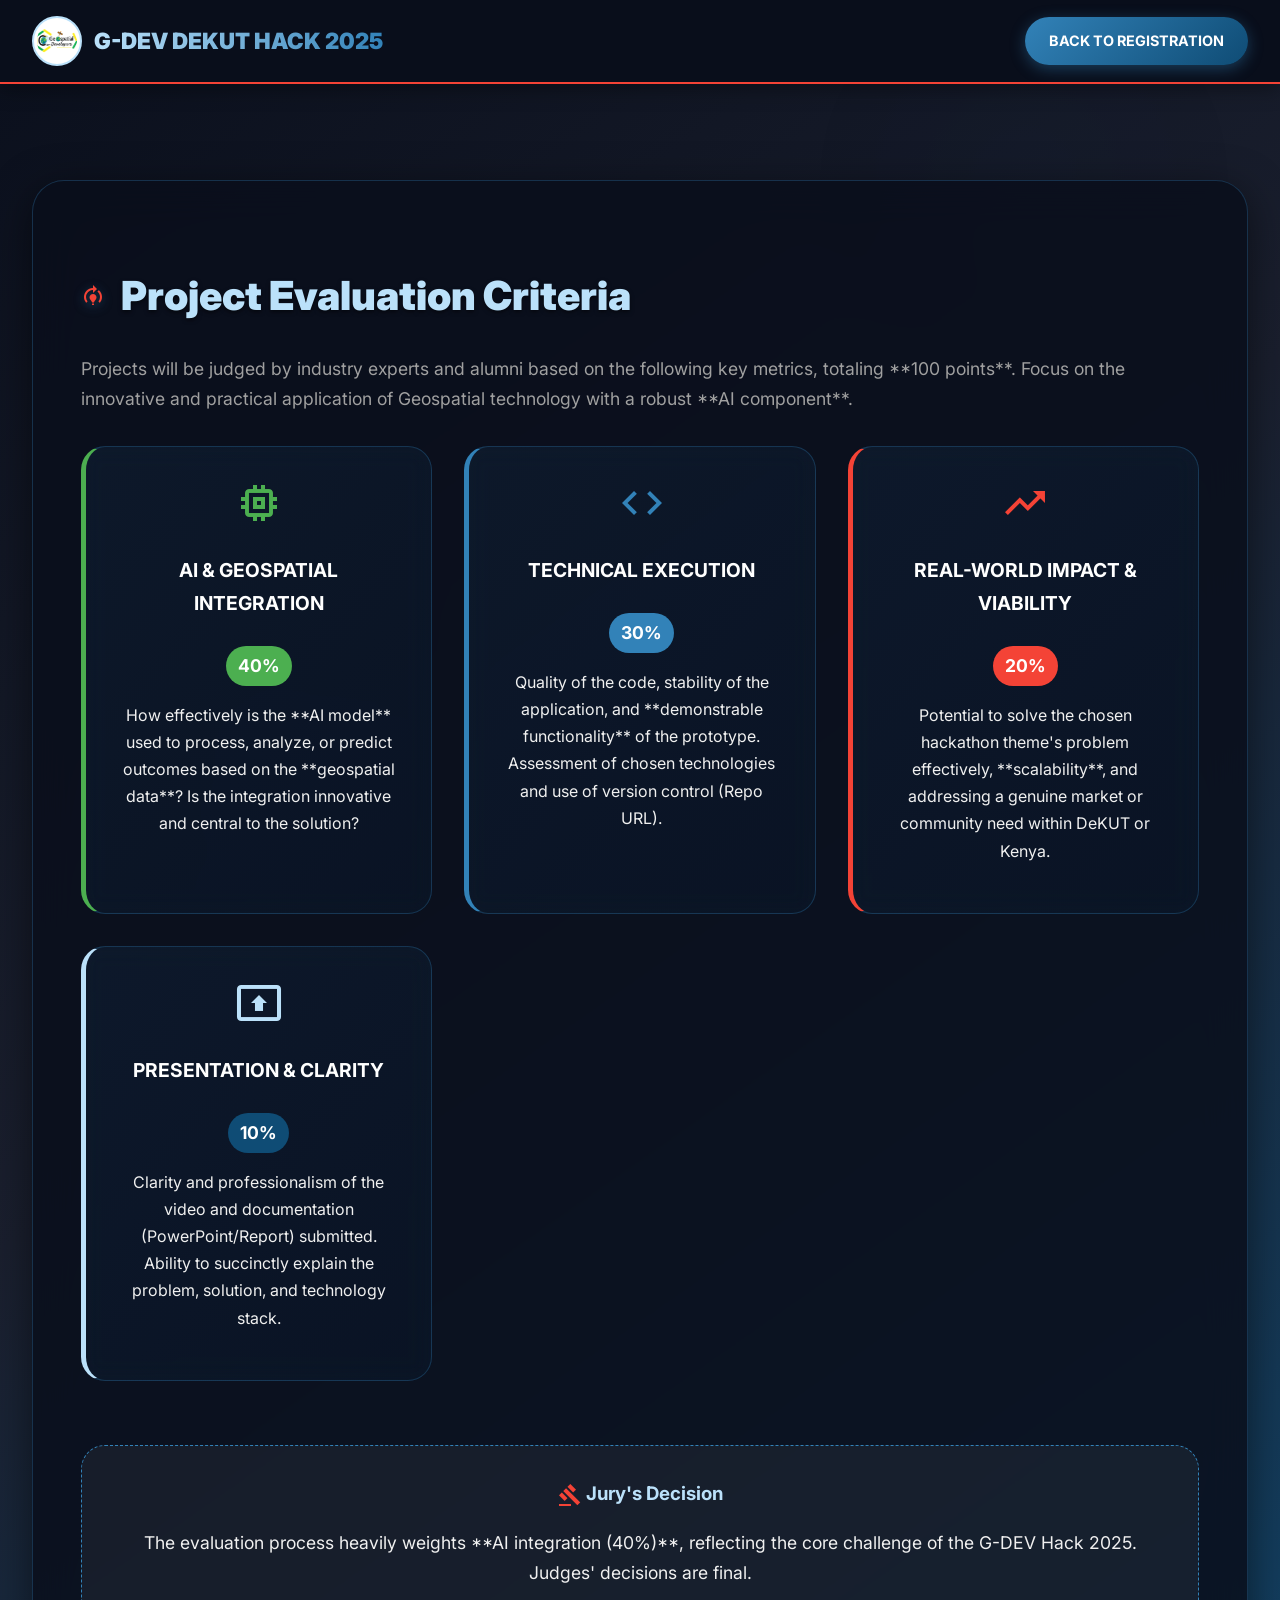
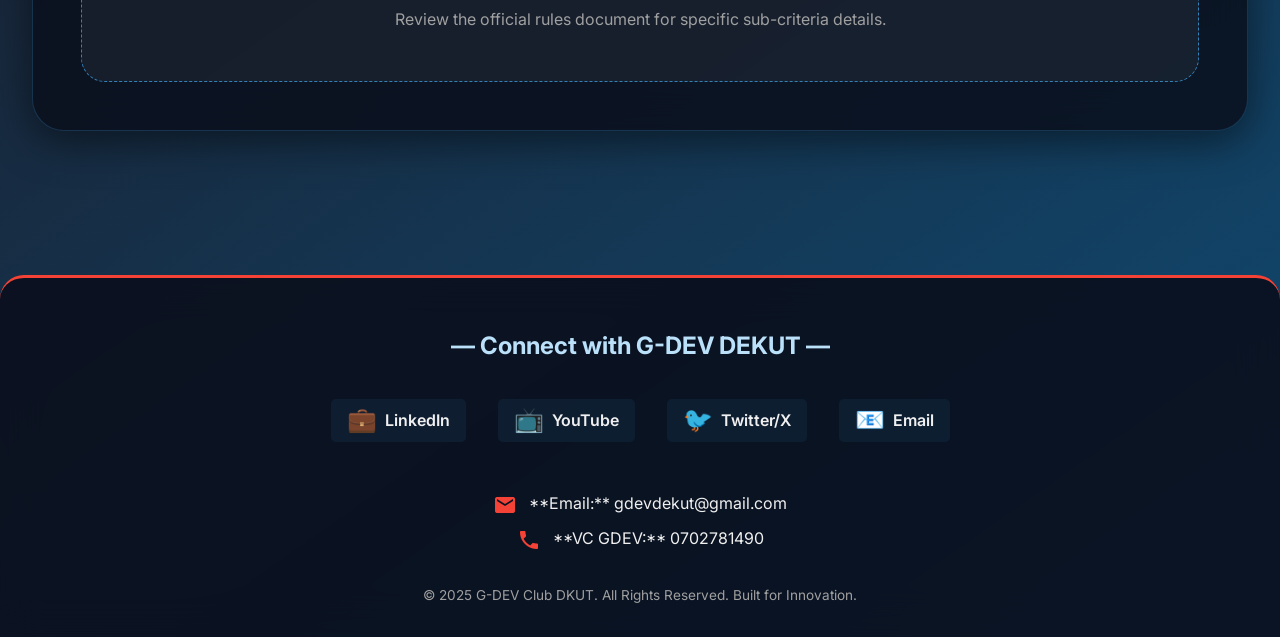
==== evaluation.html @ 6dd081cc "Create evaluation.html" ====
<!DOCTYPE html>
<html lang="en">
<head>
    <meta charset="UTF-8">
    <meta name="viewport" content="width=device-width, initial-scale=1.0">
    <title>Evaluation Criteria - G-DEV Hack 2025</title>
    <link rel="stylesheet" href="style.css">
    <link href="https://fonts.googleapis.com/icon?family=Material+Icons|Material+Icons+Outlined" rel="stylesheet">
    <link href="https://fonts.googleapis.com/css2?family=Inter:wght@400;600;700;900&display=swap" rel="stylesheet">
    
    <style>
        /* Ensuring the footer sits at the bottom */
        body {
            display: flex;
            flex-direction: column;
            min-height: 100vh;
        }
        .container {
            flex-grow: 1;
        }
        .criteria-card {
            background: linear-gradient(135deg, rgba(50, 130, 184, 0.1), rgba(15, 76, 117, 0.1));
            padding: 2rem;
            border-radius: 1.5rem;
            border: 1px solid rgba(50, 130, 184, 0.3);
            transition: all 0.4s cubic-bezier(0.25, 0.8, 0.25, 1);
            backdrop-filter: blur(10px);
            text-align: center;
        }

        .criteria-card:hover {
            transform: scale(1.03);
            box-shadow: 0 10px 30px rgba(50, 130, 184, 0.3);
        }
        
        .score-badge {
            display: inline-block;
            background-color: var(--accent-red);
            color: white;
            padding: 5px 12px;
            border-radius: 50px;
            font-weight: 700;
            margin-top: 10px;
            font-size: 1.1rem;
        }

    </style>
</head>
<body>
    <div class="network-bg"></div>

    <nav class="top-nav" style="position: static; border-bottom: 2px solid var(--accent-red);">
        <div class="nav-logo">
            <a href="index.html" class="logo-link">
                <img src="Logo.png" alt="G-DEV Logo" class="nav-logo-icon">
                <div class="nav-logo-text">G-DEV DEKUT HACK 2025</div>
            </a>
        </div>
        <a href="index.html#register" class="btn-primary" style="font-size: 0.9rem;">Back to Registration</a>
    </nav>

    <div class="container">
        <section class="section" id="evaluation-criteria">
            <h2 class="section-title">
                <span class="section-icon material-icons-outlined">model_training</span>
                Project Evaluation Criteria
            </h2>
            <p class="section-description">
                Projects will be judged by industry experts and alumni based on the following key metrics, totaling **100 points**. Focus on the innovative and practical application of Geospatial technology with a robust **AI component**.
            </p>
            
            <div class="deadlines-grid" style="grid-template-columns: repeat(auto-fit, minmax(280px, 1fr));">
                
                <div class="criteria-card" style="border-left: 5px solid var(--accent-green);">
                    <i class="material-icons-outlined" style="font-size: 3rem; color: var(--accent-green);">memory</i>
                    <h3 class="theme-title">AI & Geospatial Integration</h3>
                    <div class="score-badge" style="background-color: var(--accent-green);">40%</div>
                    <p>How effectively is the **AI model** used to process, analyze, or predict outcomes based on the **geospatial data**? Is the integration innovative and central to the solution?</p>
                </div>
                
                <div class="criteria-card" style="border-left: 5px solid var(--primary-blue);">
                    <i class="material-icons-outlined" style="font-size: 3rem; color: var(--primary-blue);">code</i>
                    <h3 class="theme-title">Technical Execution</h3>
                    <div class="score-badge" style="background-color: var(--primary-blue);">30%</div>
                    <p>Quality of the code, stability of the application, and **demonstrable functionality** of the prototype. Assessment of chosen technologies and use of version control (Repo URL).</p>
                </div>
                
                <div class="criteria-card" style="border-left: 5px solid var(--accent-red);">
                    <i class="material-icons-outlined" style="font-size: 3rem; color: var(--accent-red);">trending_up</i>
                    <h3 class="theme-title">Real-World Impact & Viability</h3>
                    <div class="score-badge" style="background-color: var(--accent-red);">20%</div>
                    <p>Potential to solve the chosen hackathon theme's problem effectively, **scalability**, and addressing a genuine market or community need within DeKUT or Kenya.</p>
                </div>
                
                <div class="criteria-card" style="border-left: 5px solid var(--light-blue);">
                    <i class="material-icons-outlined" style="font-size: 3rem; color: var(--light-blue);">present_to_all</i>
                    <h3 class="theme-title">Presentation & Clarity</h3>
                    <div class="score-badge" style="background-color: var(--dark-blue);">10%</div>
                    <p>Clarity and professionalism of the video and documentation (PowerPoint/Report) submitted. Ability to succinctly explain the problem, solution, and technology stack.</p>
                </div>
            </div>

            <div style="margin-top: 4rem; text-align: center; background-color: rgba(255, 255, 255, 0.05); padding: 2rem; border-radius: 1.5rem; border: 1px dashed var(--primary-blue);">
                <h3 style="color: var(--light-blue); margin-top: 0;"><i class="material-icons-outlined" style="vertical-align: middle; color: var(--accent-red);">gavel</i> Jury's Decision</h3>
                <p style="font-size: 1.1rem; color: var(--text-color-light);">
                    The evaluation process heavily weights **AI integration (40%)**, reflecting the core challenge of the G-DEV Hack 2025. Judges' decisions are final.
                </p>
                <p style="font-size: 1rem; color: var(--text-color-dim);">
                    Review the official rules document for specific sub-criteria details.
                </p>
            </div>
        </section>
    </div>

    <footer class="footer">
        <div class="footer-title">— Connect with G-DEV DEKUT —</div>
        <div class="social-links">
            <a href="https://www.linkedin.com/in/g-dev-dekut-5689a2384/" target="_blank" rel="noopener noreferrer" class="social-link">
                <span class="social-icon">💼</span>
                LinkedIn
            </a>
            <a href="https://www.youtube.com/@G-DEVDEKUT" target="_blank" rel="noopener noreferrer" class="social-link">
                <span class="social-icon">📺</span>
                YouTube
            </a>
            <a href="https://x.com/GeospatialDev" target="_blank" rel="noopener noreferrer" class="social-link">
                <span class="social-icon">🐦</span>
                Twitter/X
            </a>
            <a href="mailto:gdevdekut@gmail.com" class="social-link">
                <span class="social-icon">📧</span>
                Email
            </a>
        </div>

        <ul class="footer-nav">
            <li><a href="index.html#themes">Hack Themes</a></li>
            <li><a href="evaluation.html" target="_blank">Evaluation Criteria</a></li>
            <li><a href="members.html" target="_blank">Team Center</a></li>
            <li><a href="index.html#sponsors">Our Partners</a></li>
        </ul>

        <div class="contact-info">
            <p><i class="material-icons">email</i> **Email:** gdevdekut@gmail.com</p>
            <p><i class="material-icons">phone</i> **VC GDEV:** 0702781490</p>
        </div>

        <p class="copyright">&copy; 2025 G-DEV Club DKUT. All Rights Reserved. Built for Innovation.</p>
    </footer>
</body>
</html>
---- style.css ----
/* style.css */

/* Base Styling & Variables */
:root {
    --primary-blue: #3282b8;
    --dark-blue: #0f4c75;
    --light-blue: #bbe1fa;
    --dark-bg-1: #0a0f1c;
    --dark-bg-2: #1a1f2e;
    --text-color-light: #f0f0f0;
    --text-color-dim: #a0a0a0;
    --accent-red: #f44336;
    --accent-green: #4CAF50;
    --max-width: 1300px;
}

body {
    box-sizing: border-box;
    margin: 0;
    padding: 0;
    font-family: 'Inter', -apple-system, BlinkMacSystemFont, sans-serif;
    background: linear-gradient(145deg, var(--dark-bg-1) 0%, var(--dark-bg-2) 40%, var(--dark-blue) 100%);
    color: var(--text-color-light);
    line-height: 1.7;
    min-height: 100vh;
    scroll-behavior: smooth;
}

/* Scrollbar Styling for a more modern look */
body::-webkit-scrollbar {
    width: 8px;
}
body::-webkit-scrollbar-thumb {
    background: var(--primary-blue);
    border-radius: 10px;
}
body::-webkit-scrollbar-track {
    background: var(--dark-bg-2);
}

/* Utility Classes */
.container {
    max-width: var(--max-width);
    margin: 0 auto;
    padding: 6rem 2rem 2rem;
}

hr {
    border: none;
    border-top: 1px dashed rgba(50, 130, 184, 0.3);
    margin: 4rem 0;
}

a {
    color: var(--light-blue);
    text-decoration: none;
    transition: color 0.3s ease, transform 0.2s;
}

a:hover {
    color: var(--primary-blue);
}

/* Background Effects */
.network-bg {
    position: fixed;
    top: 0;
    left: 0;
    width: 100%;
    height: 100%;
    opacity: 0.1;
    z-index: -2;
    background-image:
        radial-gradient(circle at 20% 80%, rgba(50, 130, 184, 0.2) 0%, transparent 20%),
        radial-gradient(circle at 80% 20%, rgba(15, 76, 117, 0.2) 0%, transparent 20%),
        repeating-linear-gradient(0deg, rgba(255, 255, 255, 0.05) 0px, rgba(255, 255, 255, 0.05) 1px, transparent 1px, transparent 100px);
}

/* ----------------------------------- */
/* 1. TOP NAVIGATION (FIXED)           */
/* ----------------------------------- */
.top-nav {
    position: fixed;
    top: 0;
    left: 0;
    right: 0;
    background: rgba(10, 15, 28, 0.98);
    backdrop-filter: blur(20px);
    border-bottom: 2px solid var(--primary-blue);
    padding: 1rem 2rem;
    z-index: 1000;
    display: flex;
    align-items: center;
    justify-content: space-between;
    box-shadow: 0 4px 20px rgba(0, 0, 0, 0.4);
}

.logo-link {
    display: flex;
    align-items: center;
    gap: 0.75rem;
    text-decoration: none;
    flex-shrink: 0;
}

.nav-logo-icon {
    width: 40px;
    height: 40px;
    border-radius: 50%;
    object-fit: contain;
    border: 2px solid var(--light-blue);
    padding: 3px;
    background-color: white;
}

.nav-logo-text {
    font-size: 1.4rem;
    font-weight: 900;
    background: linear-gradient(90deg, var(--light-blue), var(--primary-blue));
    -webkit-background-clip: text;
    -webkit-text-fill-color: transparent;
    background-clip: text;
}

/* Main Navigation Links (Desktop) */
.nav-links {
    display: flex;
    list-style: none;
    gap: 1.5rem;
    margin: 0;
    padding: 0;
    align-items: center;
}

.nav-links > li > a {
    color: var(--text-color-light);
    font-weight: 600;
    padding: 0.5rem 0.75rem;
    border-radius: 0.5rem;
    transition: background 0.3s, color 0.3s;
    text-transform: uppercase;
    font-size: 0.9rem;
}

.nav-links > li > a:hover {
    background: rgba(50, 130, 184, 0.15);
    color: var(--light-blue);
}

/* Dropdown Menu Styling */
.dropdown {
    position: relative;
}

.dropdown-content {
    display: none;
    position: absolute;
    top: 100%;
    left: 0;
    background: var(--dark-bg-2);
    min-width: 200px;
    box-shadow: 0 8px 16px rgba(0, 0, 0, 0.7);
    z-index: 1;
    border-radius: 0 0 10px 10px;
    border-top: 3px solid var(--accent-red);
    overflow: hidden;
    padding: 0;
    opacity: 0;
    transform: translateY(10px);
    transition: opacity 0.3s ease, transform 0.3s ease;
}

.dropdown:hover .dropdown-content {
    display: block;
    opacity: 1;
    transform: translateY(0);
}

.dropdown-content a {
    padding: 12px 16px;
    display: block;
    white-space: nowrap;
    font-weight: 400;
    text-transform: none;
    font-size: 1rem;
    border-bottom: 1px solid rgba(255, 255, 255, 0.05);
}

.dropdown-content a:hover {
    background-color: rgba(50, 130, 184, 0.2);
    color: white;
}

/* Primary Button */
.btn-primary {
    display: flex;
    align-items: center;
    gap: 0.5rem;
    background: linear-gradient(135deg, var(--primary-blue), var(--dark-blue));
    color: white !important;
    text-decoration: none;
    padding: 0.75rem 1.5rem;
    border-radius: 50px;
    font-weight: 700;
    transition: all 0.3s ease;
    box-shadow: 0 4px 15px rgba(50, 130, 184, 0.4);
    text-transform: uppercase;
    font-size: 0.9rem;
    border: none;
    cursor: pointer;
    text-align: center; /* Ensure internal text is centered */
    justify-content: center; /* Center content horizontally */
}

.btn-primary:hover {
    background: linear-gradient(135deg, var(--dark-blue), var(--primary-blue));
    transform: translateY(-3px) scale(1.02);
    box-shadow: 0 10px 30px rgba(50, 130, 184, 0.6);
}

/* Hamburger Menu (Mobile) */
.hamburger-menu {
    display: none;
    background: none;
    border: none;
    cursor: pointer;
    padding: 0;
    color: var(--text-color-light);
}
.menu-icon {
    font-size: 2rem;
    transition: transform 0.3s;
}


/* ----------------------------------- */
/* 2. HERO SECTION                     */
/* ----------------------------------- */
.hero-section {
    display: flex;
    align-items: center;
    justify-content: space-between;
    gap: 4rem;
    padding: 4rem 0;
    min-height: 80vh;
}

.hero-content {
    max-width: 600px;
}

.main-title {
    font-size: 4.5rem;
    font-weight: 900;
    line-height: 1.1;
    margin-bottom: 1.5rem;
    background: linear-gradient(135deg, white, var(--light-blue), var(--primary-blue));
    -webkit-background-clip: text;
    -webkit-text-fill-color: transparent;
    background-clip: text;
    text-shadow: 0 8px 32px rgba(50, 130, 184, 0.3);
}

.subtitle {
    font-size: 1.5rem;
    color: var(--text-color-light);
    margin-bottom: 2.5rem;
    padding-left: 15px;
    border-left: 5px solid var(--accent-red);
}

.highlight-ai {
    background: var(--accent-green);
    color: var(--dark-bg-1);
    padding: 3px 8px;
    border-radius: 5px;
    font-weight: 700;
}

.hero-meta {
    display: flex;
    gap: 3rem;
    margin-bottom: 3rem;
    font-size: 1.1rem;
    font-weight: 600;
    color: var(--light-blue);
}

.hero-meta p i {
    color: var(--accent-red);
    margin-right: 0.5rem;
    vertical-align: middle;
}

.hero-btn {
    padding: 1.5rem 3rem;
    font-size: 1.1rem;
}

.hero-image {
    flex-shrink: 0;
    max-width: 450px;
    position: relative;
    padding: 20px;
    background: rgba(15, 76, 117, 0.3);
    border-radius: 20px;
    border: 1px solid rgba(50, 130, 184, 0.2);
}

/* ----------------------------------- */
/* 3. SECTION STYLING                  */
/* ----------------------------------- */
.section {
    background: rgba(10, 15, 28, 0.85);
    border-radius: 2rem;
    padding: 3rem;
    margin-bottom: 3rem;
    border: 1px solid rgba(50, 130, 184, 0.3);
    backdrop-filter: blur(20px);
    position: relative;
    overflow: hidden;
    box-shadow: 0 10px 40px rgba(0, 0, 0, 0.5);
}

.section-title {
    font-size: 2.5rem;
    font-weight: 900;
    margin-bottom: 1.5rem;
    display: flex;
    align-items: center;
    gap: 1rem;
    color: var(--light-blue);
    text-shadow: 0 2px 4px rgba(0,0,0,0.5);
}

.section-icon {
    font-size: 3rem;
    color: var(--accent-red);
    filter: drop-shadow(0 2px 4px rgba(50, 130, 184, 0.5));
}

.section-description {
    font-size: 1.1rem;
    color: var(--text-color-dim);
    margin-bottom: 2rem;
}

/* About Section Cards */
.two-column-layout {
    display: grid;
    grid-template-columns: repeat(auto-fit, minmax(350px, 1fr));
    gap: 2rem;
}

.support-card {
    text-align: center;
    background: rgba(50, 130, 184, 0.1);
    border: 1px solid var(--primary-blue);
    padding: 2.5rem;
    border-radius: 1rem;
}

.support-card h3 {
    color: var(--light-blue);
    font-size: 1.5rem;
    margin-top: 0.5rem;
}

.card-icon {
    font-size: 3rem;
    color: var(--accent-green);
}

/* Themes Grid */
.themes-grid {
    display: grid;
    grid-template-columns: repeat(auto-fit, minmax(250px, 1fr));
    gap: 1.5rem;
    margin-top: 1.5rem;
}

.theme-card {
    background: linear-gradient(135deg, rgba(50, 130, 184, 0.1), rgba(15, 76, 117, 0.1));
    padding: 2rem;
    border-radius: 1.5rem;
    border: 1px solid rgba(50, 130, 184, 0.3);
    transition: all 0.4s cubic-bezier(0.25, 0.8, 0.25, 1);
    backdrop-filter: blur(10px);
    text-align: center;
}

.theme-card:hover {
    transform: scale(1.05);
    box-shadow: 0 15px 35px rgba(50, 130, 184, 0.4);
    border-color: rgba(50, 130, 184, 0.6);
    background: rgba(50, 130, 184, 0.2);
}

.theme-icon {
    font-size: 3.5rem;
    margin-bottom: 0.75rem;
    filter: drop-shadow(0 4px 4px rgba(0,0,0,0.5));
}

.theme-title {
    font-weight: 700;
    color: white;
    margin-bottom: 1rem;
    font-size: 1.2rem;
    text-transform: uppercase;
}

/* Deadlines Section */
.deadlines-grid {
    display: grid;
    grid-template-columns: repeat(auto-fit, minmax(300px, 1fr));
    gap: 2rem;
    margin-top: 2rem;
}

.deadline-card {
    background: var(--dark-bg-2);
    padding: 2rem;
    border-radius: 1rem;
    border: 1px solid rgba(255, 255, 255, 0.1);
    text-align: center;
    transition: border-color 0.3s;
}

.deadline-card:hover {
    border-color: var(--primary-blue);
}

.accent-card {
    border: 2px solid var(--accent-red);
    box-shadow: 0 0 20px rgba(244, 67, 54, 0.3);
}

.deadline-icon {
    font-size: 3rem;
    color: var(--primary-blue);
    margin-bottom: 0.5rem;
}

.deadline-card h3 {
    color: var(--light-blue);
    margin-top: 0;
}

.deadline-card .date {
    font-size: 2.5rem;
    font-weight: 900;
    color: white;
    margin: 0.5rem 0;
    background: linear-gradient(90deg, var(--accent-red), var(--primary-blue));
    -webkit-background-clip: text;
    -webkit-text-fill-color: transparent;
    background-clip: text;
}

.deadline-card .note {
    font-style: italic;
    color: var(--text-color-dim);
    margin-top: 0.5rem;
}

/* Registration Callout Section */
.registration-section {
    padding: 0;
    background: none;
    border: none;
    backdrop-filter: none;
    box-shadow: none;
}

.registration-callout {
    display: flex;
    justify-content: space-between;
    align-items: center;
    background: linear-gradient(90deg, rgba(15, 76, 117, 0.9), rgba(50, 130, 184, 0.7));
    padding: 4rem;
    border-radius: 1.5rem;
    border: 2px solid var(--primary-blue);
    gap: 3rem;
    box-shadow: 0 15px 40px rgba(0, 0, 0, 0.5);
}

.callout-text h3 {
    color: white;
    font-size: 2.5rem;
    margin-top: 0;
}

.callout-text p {
    font-size: 1.1rem;
    margin-bottom: 2rem;
    color: var(--light-blue);
}

.register-big-btn {
    padding: 1.2rem 3rem;
    font-size: 1.1rem;
    width: auto; /* Default size */
    min-width: 300px;
}

.qr-code-box {
    text-align: center;
    background-color: white;
    padding: 1rem;
    border-radius: 1rem;
    flex-shrink: 0;
    width: 200px;
    box-shadow: 0 5px 15px rgba(0, 0, 0, 0.3);
}

.qr-image {
    width: 100%;
    height: auto;
    display: block;
    margin: 0.5rem 0;
}

.qr-code-box p {
    font-size: 0.8rem;
    color: var(--dark-bg-1);
    margin: 0;
}

/* Sponsors/Partners Section */
.partners-grid {
    display: flex;
    justify-content: center;
    align-items: center;
    flex-wrap: wrap;
    gap: 50px;
    margin-top: 2rem;
}

.partner-card {
    text-align: center;
    padding: 1rem;
    transition: transform 0.3s;
}

.partner-card:hover {
    transform: translateY(-5px);
}

.partner-logo {
    max-height: 80px;
    width: auto;
    filter: brightness(0) invert(1) grayscale(100%);
    opacity: 0.7;
    transition: opacity 0.3s;
}

.partner-card:hover .partner-logo {
    filter: none; 
    opacity: 1;
}

.partner-name {
    font-size: 1rem;
    font-weight: 600;
    margin-top: 0.5rem;
    color: var(--text-color-light);
    text-transform: uppercase;
}

/* ----------------------------------- */
/* 4. FOOTER (Updated Social Links)    */
/* ----------------------------------- */
.footer {
    text-align: center;
    margin-top: 4rem;
    padding: 3rem 0;
    background: rgba(10, 15, 28, 0.9);
    border-radius: 1.5rem 1.5rem 0 0;
    border-top: 3px solid var(--accent-red);
    backdrop-filter: blur(20px);
    z-index: 999;
    padding-bottom: 1rem;
}

.footer-title {
    font-size: 1.5rem;
    font-weight: 700;
    color: var(--light-blue);
    margin-bottom: 2rem;
}

.social-links {
    display: flex;
    justify-content: center;
    gap: 2rem;
    flex-wrap: wrap;
    margin-bottom: 3rem;
}

.social-link {
    display: flex;
    align-items: center;
    gap: 0.5rem;
    color: var(--text-color-light);
    font-weight: 600;
    padding: 0.5rem 1rem;
    border-radius: 5px;
    transition: background 0.3s, transform 0.3s;
    background: rgba(50, 130, 184, 0.1);
}

.social-link:hover {
    background: rgba(50, 130, 184, 0.3);
    transform: translateY(-2px);
    color: var(--light-blue);
}

.social-icon {
    font-size: 1.5rem;
    line-height: 1;
}

.footer-nav {
    list-style: none;
    padding: 0;
    margin: 0 auto 1rem; /* Center on large screens if not enough width */
    max-width: 500px;
    display: none; /* Hidden by default on large screens */
}

.contact-info {
    text-align: center;
    font-size: 1rem;
    margin-bottom: 2rem;
}

.contact-info p {
    margin: 0.5rem 0;
    color: var(--text-color-light);
}

.contact-info i {
    color: var(--accent-red);
    margin-right: 0.5rem;
    vertical-align: middle;
}

.copyright {
    margin-top: 2rem;
    font-size: 0.85rem;
    color: var(--text-color-dim);
}


/* ----------------------------------- */
/* 5. FLOATING NOTIFICATION (NEW)      */
/* ----------------------------------- */
.floating-notification {
    position: fixed;
    bottom: 20px;
    right: 20px;
    width: 300px;
    background-color: var(--dark-bg-2);
    border: 2px solid var(--primary-blue);
    border-radius: 10px;
    box-shadow: 0 5px 20px rgba(0, 0, 0, 0.5);
    z-index: 1010;
    transition: all 0.5s cubic-bezier(0.25, 0.8, 0.25, 1);
    overflow: hidden;
}

.notification-header {
    display: flex;
    justify-content: space-between;
    align-items: center;
    padding: 10px 15px;
    background-color: var(--primary-blue);
    cursor: pointer;
}

.notification-title {
    font-weight: 700;
    color: white;
    font-size: 1.1rem;
}

.toggle-btn {
    background: none;
    border: none;
    color: white;
    cursor: pointer;
    padding: 0;
    font-size: 1.5rem;
}

.notification-content {
    padding: 10px;
    display: block;
    max-height: 450px; /* Max height for content */
    opacity: 1;
    transition: max-height 0.5s ease-in-out, opacity 0.3s ease-in-out;
}

.notification-image {
    width: 100%;
    height: auto;
    border-radius: 5px;
    margin-bottom: 10px;
}

.notification-btn {
    width: 100%;
    padding: 0.8rem 1rem;
    font-size: 1rem;
}

/* Minimized State */
.floating-notification.minimized {
    height: 42px;
    width: 250px;
    bottom: 20px;
    right: 20px;
}

.floating-notification.minimized .notification-content {
    max-height: 0;
    padding: 0 10px;
    opacity: 0;
    visibility: hidden;
}


/* ----------------------------------- */
/* 6. RESPONSIVE DESIGN                */
/* ----------------------------------- */
@media (max-width: 1100px) {
    .hero-section {
        flex-direction: column;
        text-align: center;
        min-height: auto;
    }

    .hero-content {
        max-width: 100%;
    }

    .main-title {
        font-size: 3.5rem;
    }
    
    .hero-image {
        max-width: 100%;
    }

    .hero-meta {
        justify-content: center;
        gap: 1.5rem;
        flex-wrap: wrap;
    }
}

@media (max-width: 900px) {
    .nav-links {
        display: none; 
        flex-direction: column;
        position: absolute;
        top: 100%;
        left: 0;
        right: 0;
        background: var(--dark-bg-2);
        padding: 1rem 0;
        border-top: 1px solid rgba(255, 255, 255, 0.1);
        z-index: 900;
        box-shadow: 0 10px 20px rgba(0, 0, 0, 0.5);
    }

    .nav-links.active {
        display: flex; 
    }

    .nav-links li {
        width: 100%;
        text-align: center;
    }

    .nav-links > li > a {
        display: block;
        padding: 1rem;
        border-radius: 0;
    }

    .dropdown-content {
        position: relative;
        border-top: none;
        border-radius: 0;
        min-width: 100%;
        box-shadow: none;
    }

    .btn-primary.nav-btn {
        margin: 1rem auto;
        padding: 1rem 2rem;
    }
    
    .hamburger-menu {
        display: block; 
    }

    .top-nav {
        padding: 0.75rem 1rem;
    }
    
    .nav-logo-text {
        font-size: 1.2rem;
    }
    
    .section {
        padding: 2rem 1.5rem;
    }
    
    .registration-callout {
        flex-direction: column;
        padding: 2rem;
        text-align: center;
    }
    
    .callout-text h3 {
        font-size: 2rem;
    }
    
    .register-big-btn {
        width: 100%; /* Make the registration button full width */
        min-width: 0;
    }
    
    .qr-code-box {
        margin-top: 2rem;
        width: 180px;
    }

    /* Footer Navigation is shown on mobile screens */
    .footer-nav {
        display: flex;
        flex-direction: column;
        text-align: center;
        width: 100%;
        margin-top: 1.5rem;
    }

    .footer-nav li a {
        display: block;
        padding: 8px 0;
        border-bottom: 1px dashed rgba(255, 255, 255, 0.05);
    }
}

@media (max-width: 600px) {
    .container {
        padding: 5rem 1rem 1rem;
    }

    .main-title {
        font-size: 2.5rem;
    }

    .subtitle {
        font-size: 1.2rem;
        padding-left: 10px;
    }

    .hero-meta {
        flex-direction: column;
        gap: 0.5rem;
    }
    
    .section-title {
        font-size: 2rem;
        text-align: left;
        margin-bottom: 1rem;
    }
    
    .section-icon {
        font-size: 2.5rem;
    }

    .partner-card {
        flex-basis: 40%;
    }
    
    .social-links {
        gap: 1rem;
    }
    
    /* Responsive Floating Notification (Moves to top right) */
    .floating-notification {
        top: 70px; /* Below the fixed top nav */
        bottom: auto;
        right: 10px;
        width: 90%;
        max-width: 350px;
        transition: all 0.3s ease-in-out;
    }
    
    .floating-notification.minimized {
        top: 70px;
        width: 200px; /* Smaller when minimized */
        right: 10px;
    }
}
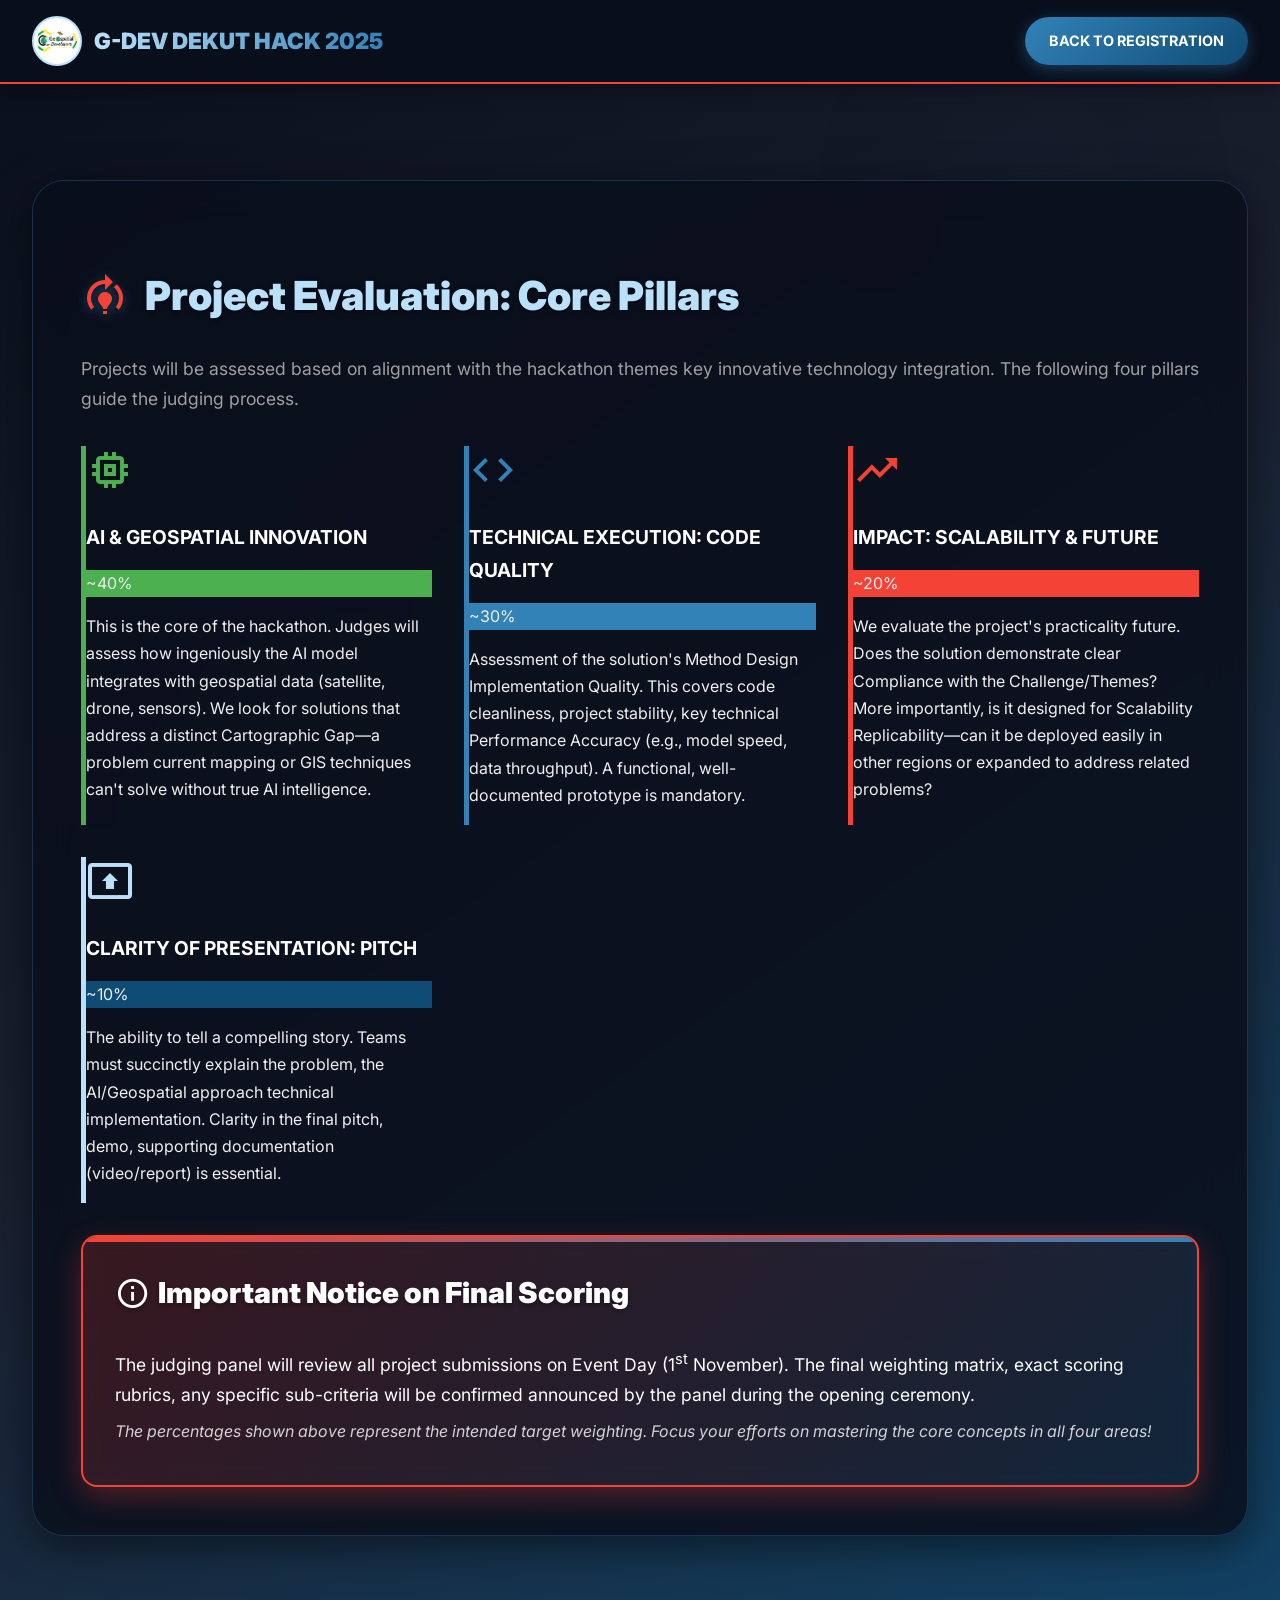
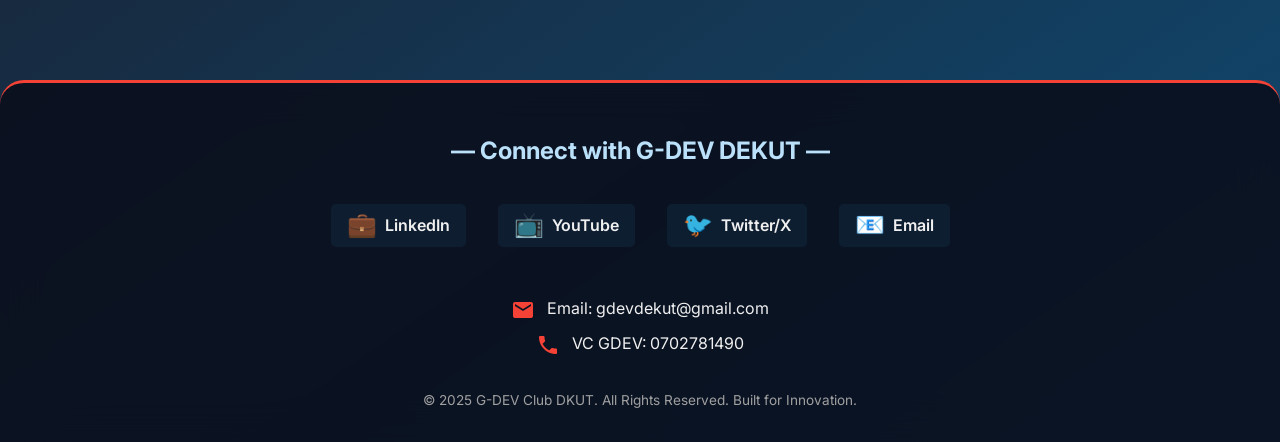
==== commit 48ee0222: "Update evaluation.html" ====
--- a/evaluation.html
+++ b/evaluation.html
@@ -8,17 +8,387 @@
     <link href="https://fonts.googleapis.com/icon?family=Material+Icons|Material+Icons+Outlined" rel="stylesheet">
     <link href="https://fonts.googleapis.com/css2?family=Inter:wght@400;600;700;900&display=swap" rel="stylesheet">
     
-    <style>
-        /* Ensuring the footer sits at the bottom */
+    <style>/* style.css */
+
+        /* Base Styling & Variables */
+        :root {
+            --primary-blue: #3282b8;
+            --dark-blue: #0f4c75;
+            --light-blue: #bbe1fa;
+            --dark-bg-1: #0a0f1c;
+            --dark-bg-2: #1a1f2e;
+            --text-color-light: #f0f0f0;
+            --text-color-dim: #a0a0a0;
+            --accent-red: #f44336;
+            --accent-green: #4CAF50;
+            --max-width: 1300px;
+        }
+        
         body {
-            display: flex;
-            flex-direction: column;
+            box-sizing: border-box;
+            margin: 0;
+            padding: 0;
+            font-family: 'Inter', -apple-system, BlinkMacSystemFont, sans-serif;
+            background: linear-gradient(145deg, var(--dark-bg-1) 0%, var(--dark-bg-2) 40%, var(--dark-blue) 100%);
+            color: var(--text-color-light);
+            line-height: 1.7;
             min-height: 100vh;
-        }
+            scroll-behavior: smooth;
+        }
+        
+        /* Scrollbar Styling for a more modern look */
+        body::-webkit-scrollbar {
+            width: 8px;
+        }
+        body::-webkit-scrollbar-thumb {
+            background: var(--primary-blue);
+            border-radius: 10px;
+        }
+        body::-webkit-scrollbar-track {
+            background: var(--dark-bg-2);
+        }
+        
+        /* Utility Classes */
         .container {
-            flex-grow: 1;
-        }
-        .criteria-card {
+            max-width: var(--max-width);
+            margin: 0 auto;
+            padding: 6rem 2rem 2rem;
+        }
+        
+        hr {
+            border: none;
+            border-top: 1px dashed rgba(50, 130, 184, 0.3);
+            margin: 4rem 0;
+        }
+        
+        a {
+            color: var(--light-blue);
+            text-decoration: none;
+            transition: color 0.3s ease, transform 0.2s;
+        }
+        
+        a:hover {
+            color: var(--primary-blue);
+        }
+        
+        /* Background Effects */
+        .network-bg {
+            position: fixed;
+            top: 0;
+            left: 0;
+            width: 100%;
+            height: 100%;
+            opacity: 0.1;
+            z-index: -2;
+            background-image:
+                radial-gradient(circle at 20% 80%, rgba(50, 130, 184, 0.2) 0%, transparent 20%),
+                radial-gradient(circle at 80% 20%, rgba(15, 76, 117, 0.2) 0%, transparent 20%),
+                repeating-linear-gradient(0deg, rgba(255, 255, 255, 0.05) 0px, rgba(255, 255, 255, 0.05) 1px, transparent 1px, transparent 100px);
+        }
+        
+        /* ----------------------------------- */
+        /* 1. TOP NAVIGATION (FIXED)           */
+        /* ----------------------------------- */
+        .top-nav {
+            position: fixed;
+            top: 0;
+            left: 0;
+            right: 0;
+            background: rgba(10, 15, 28, 0.98);
+            backdrop-filter: blur(20px);
+            border-bottom: 2px solid var(--primary-blue);
+            padding: 1rem 2rem;
+            z-index: 1000;
+            display: flex;
+            align-items: center;
+            justify-content: space-between;
+            box-shadow: 0 4px 20px rgba(0, 0, 0, 0.4);
+        }
+        
+        .logo-link {
+            display: flex;
+            align-items: center;
+            gap: 0.75rem;
+            text-decoration: none;
+            flex-shrink: 0;
+        }
+        
+        .nav-logo-icon {
+            width: 40px;
+            height: 40px;
+            border-radius: 50%;
+            object-fit: contain;
+            border: 2px solid var(--light-blue);
+            padding: 3px;
+            background-color: white;
+        }
+        
+        .nav-logo-text {
+            font-size: 1.4rem;
+            font-weight: 900;
+            background: linear-gradient(90deg, var(--light-blue), var(--primary-blue));
+            -webkit-background-clip: text;
+            -webkit-text-fill-color: transparent;
+            background-clip: text;
+        }
+        
+        /* Main Navigation Links (Desktop) */
+        .nav-links {
+            display: flex;
+            list-style: none;
+            gap: 1.5rem;
+            margin: 0;
+            padding: 0;
+            align-items: center;
+        }
+        
+        .nav-links > li > a {
+            color: var(--text-color-light);
+            font-weight: 600;
+            padding: 0.5rem 0.75rem;
+            border-radius: 0.5rem;
+            transition: background 0.3s, color 0.3s;
+            text-transform: uppercase;
+            font-size: 0.9rem;
+        }
+        
+        .nav-links > li > a:hover {
+            background: rgba(50, 130, 184, 0.15);
+            color: var(--light-blue);
+        }
+        
+        /* Dropdown Menu Styling */
+        .dropdown {
+            position: relative;
+        }
+        
+        .dropdown-content {
+            display: none;
+            position: absolute;
+            top: 100%;
+            left: 0;
+            background: var(--dark-bg-2);
+            min-width: 200px;
+            box-shadow: 0 8px 16px rgba(0, 0, 0, 0.7);
+            z-index: 1;
+            border-radius: 0 0 10px 10px;
+            border-top: 3px solid var(--accent-red);
+            overflow: hidden;
+            padding: 0;
+            opacity: 0;
+            transform: translateY(10px);
+            transition: opacity 0.3s ease, transform 0.3s ease;
+        }
+        
+        .dropdown:hover .dropdown-content {
+            display: block;
+            opacity: 1;
+            transform: translateY(0);
+        }
+        
+        .dropdown-content a {
+            padding: 12px 16px;
+            display: block;
+            white-space: nowrap;
+            font-weight: 400;
+            text-transform: none;
+            font-size: 1rem;
+            border-bottom: 1px solid rgba(255, 255, 255, 0.05);
+        }
+        
+        .dropdown-content a:hover {
+            background-color: rgba(50, 130, 184, 0.2);
+            color: white;
+        }
+        
+        /* Primary Button */
+        .btn-primary {
+            display: flex;
+            align-items: center;
+            gap: 0.5rem;
+            background: linear-gradient(135deg, var(--primary-blue), var(--dark-blue));
+            color: white !important;
+            text-decoration: none;
+            padding: 0.75rem 1.5rem;
+            border-radius: 50px;
+            font-weight: 700;
+            transition: all 0.3s ease;
+            box-shadow: 0 4px 15px rgba(50, 130, 184, 0.4);
+            text-transform: uppercase;
+            font-size: 0.9rem;
+            border: none;
+            cursor: pointer;
+            text-align: center; /* Ensure internal text is centered */
+            justify-content: center; /* Center content horizontally */
+        }
+        
+        .btn-primary:hover {
+            background: linear-gradient(135deg, var(--dark-blue), var(--primary-blue));
+            transform: translateY(-3px) scale(1.02);
+            box-shadow: 0 10px 30px rgba(50, 130, 184, 0.6);
+        }
+        
+        /* Hamburger Menu (Mobile) */
+        .hamburger-menu {
+            display: none;
+            background: none;
+            border: none;
+            cursor: pointer;
+            padding: 0;
+            color: var(--text-color-light);
+        }
+        .menu-icon {
+            font-size: 2rem;
+            transition: transform 0.3s;
+        }
+        
+        /* ----------------------------------- */
+        /* 2. HERO SECTION                     */
+        /* ----------------------------------- */
+        .hero-section {
+            display: flex;
+            align-items: center;
+            justify-content: space-between;
+            gap: 4rem;
+            padding: 4rem 0;
+            min-height: 80vh;
+        }
+        
+        .hero-content {
+            max-width: 600px;
+        }
+        
+        .main-title {
+            font-size: 4.5rem;
+            font-weight: 900;
+            line-height: 1.1;
+            margin-bottom: 1.5rem;
+            background: linear-gradient(135deg, white, var(--light-blue), var(--primary-blue));
+            -webkit-background-clip: text;
+            -webkit-text-fill-color: transparent;
+            background-clip: text;
+            text-shadow: 0 8px 32px rgba(50, 130, 184, 0.3);
+        }
+        
+        .subtitle {
+            font-size: 1.5rem;
+            color: var(--text-color-light);
+            margin-bottom: 2.5rem;
+            padding-left: 15px;
+            border-left: 5px solid var(--accent-red);
+        }
+        
+        .highlight-ai {
+            background: var(--accent-green);
+            color: var(--dark-bg-1);
+            padding: 3px 8px;
+            border-radius: 5px;
+            font-weight: 700;
+        }
+        
+        .hero-meta {
+            display: flex;
+            gap: 3rem;
+            margin-bottom: 3rem;
+            font-size: 1.1rem;
+            font-weight: 600;
+            color: var(--light-blue);
+        }
+        
+        .hero-meta p i {
+            color: var(--accent-red);
+            margin-right: 0.5rem;
+            vertical-align: middle;
+        }
+        
+        .hero-btn {
+            padding: 1.5rem 3rem;
+            font-size: 1.1rem;
+        }
+        
+        .hero-image {
+            flex-shrink: 0;
+            max-width: 450px;
+            position: relative;
+            padding: 20px;
+            background: rgba(15, 76, 117, 0.3);
+            border-radius: 20px;
+            border: 1px solid rgba(50, 130, 184, 0.2);
+        }
+        
+        /* ----------------------------------- */
+        /* 3. SECTION STYLING                  */
+        /* ----------------------------------- */
+        .section {
+            background: rgba(10, 15, 28, 0.85);
+            border-radius: 2rem;
+            padding: 3rem;
+            margin-bottom: 3rem;
+            border: 1px solid rgba(50, 130, 184, 0.3);
+            backdrop-filter: blur(20px);
+            position: relative;
+            overflow: hidden;
+            box-shadow: 0 10px 40px rgba(0, 0, 0, 0.5);
+        }
+        
+        .section-title {
+            font-size: 2.5rem;
+            font-weight: 900;
+            margin-bottom: 1.5rem;
+            display: flex;
+            align-items: center;
+            gap: 1rem;
+            color: var(--light-blue);
+            text-shadow: 0 2px 4px rgba(0,0,0,0.5);
+        }
+        
+        .section-icon {
+            font-size: 3rem;
+            color: var(--accent-red);
+            filter: drop-shadow(0 2px 4px rgba(50, 130, 184, 0.5));
+        }
+        
+        .section-description {
+            font-size: 1.1rem;
+            color: var(--text-color-dim);
+            margin-bottom: 2rem;
+        }
+        
+        /* About Section Cards */
+        .two-column-layout {
+            display: grid;
+            grid-template-columns: repeat(auto-fit, minmax(350px, 1fr));
+            gap: 2rem;
+        }
+        
+        .support-card {
+            text-align: center;
+            background: rgba(50, 130, 184, 0.1);
+            border: 1px solid var(--primary-blue);
+            padding: 2.5rem;
+            border-radius: 1rem;
+        }
+        
+        .support-card h3 {
+            color: var(--light-blue);
+            font-size: 1.5rem;
+            margin-top: 0.5rem;
+        }
+        
+        .card-icon {
+            font-size: 3rem;
+            color: var(--accent-green);
+        }
+        
+        /* Themes Grid */
+        .themes-grid {
+            display: grid;
+            grid-template-columns: repeat(auto-fit, minmax(250px, 1fr));
+            gap: 1.5rem;
+            margin-top: 1.5rem;
+        }
+        
+        .theme-card {
             background: linear-gradient(135deg, rgba(50, 130, 184, 0.1), rgba(15, 76, 117, 0.1));
             padding: 2rem;
             border-radius: 1.5rem;
@@ -27,23 +397,571 @@
             backdrop-filter: blur(10px);
             text-align: center;
         }
-
-        .criteria-card:hover {
-            transform: scale(1.03);
-            box-shadow: 0 10px 30px rgba(50, 130, 184, 0.3);
-        }
-        
-        .score-badge {
-            display: inline-block;
-            background-color: var(--accent-red);
+        
+        .theme-card:hover {
+            transform: scale(1.05);
+            box-shadow: 0 15px 35px rgba(50, 130, 184, 0.4);
+            border-color: rgba(50, 130, 184, 0.6);
+            background: rgba(50, 130, 184, 0.2);
+        }
+        
+        .theme-icon {
+            font-size: 3.5rem;
+            margin-bottom: 0.75rem;
+            filter: drop-shadow(0 4px 4px rgba(0,0,0,0.5));
+        }
+        
+        .theme-title {
+            font-weight: 700;
             color: white;
-            padding: 5px 12px;
-            border-radius: 50px;
+            margin-bottom: 1rem;
+            font-size: 1.2rem;
+            text-transform: uppercase;
+        }
+        
+        /* Deadlines Section */
+        .deadlines-grid {
+            display: grid;
+            grid-template-columns: repeat(auto-fit, minmax(300px, 1fr));
+            gap: 2rem;
+            margin-top: 2rem;
+        }
+        
+        .deadline-card {
+            background: var(--dark-bg-2);
+            padding: 2rem;
+            border-radius: 1rem;
+            border: 1px solid rgba(255, 255, 255, 0.1);
+            text-align: center;
+            transition: border-color 0.3s;
+        }
+        
+        .deadline-card:hover {
+            border-color: var(--primary-blue);
+        }
+        
+        .accent-card {
+            border: 2px solid var(--accent-red);
+            box-shadow: 0 0 20px rgba(244, 67, 54, 0.3);
+        }
+        
+        .deadline-icon {
+            font-size: 3rem;
+            color: var(--primary-blue);
+            margin-bottom: 0.5rem;
+        }
+        
+        .deadline-card h3 {
+            color: var(--light-blue);
+            margin-top: 0;
+        }
+        
+        .deadline-card .date {
+            font-size: 2.5rem;
+            font-weight: 900;
+            color: white;
+            margin: 0.5rem 0;
+            background: linear-gradient(90deg, var(--accent-red), var(--primary-blue));
+            -webkit-background-clip: text;
+            -webkit-text-fill-color: transparent;
+            background-clip: text;
+        }
+        
+        .deadline-card .note {
+            font-style: italic;
+            color: var(--text-color-dim);
+            margin-top: 0.5rem;
+        }
+        
+        /* Emphasized Disclaimer Box */
+        .disclaimer-box {
+            background: linear-gradient(135deg, rgba(244, 67, 54, 0.2), rgba(50, 130, 184, 0.2));
+            border: 2px solid var(--accent-red);
+            border-radius: 1rem;
+            padding: 2rem;
+            margin-top: 2rem;
+            box-shadow: 0 10px 30px rgba(244, 67, 54, 0.3);
+            position: relative;
+            overflow: hidden;
+            backdrop-filter: blur(10px);
+        }
+        
+        .disclaimer-box::before {
+            content: '';
+            position: absolute;
+            top: 0;
+            left: 0;
+            width: 100%;
+            height: 5px;
+            background: linear-gradient(90deg, var(--accent-red), var(--primary-blue));
+        }
+        
+        .disclaimer-box h3 {
+            color: var(--light-blue);
+            font-size: 2rem;
+            margin-top: 0;
+            font-weight: 900;
+            display: flex;
+            align-items: center;
+            gap: 0.5rem;
+            text-shadow: 0 2px 4px rgba(0, 0, 0, 0.3);
+        }
+        
+        .disclaimer-box p {
+            font-size: 1.2rem;
+            color: var(--text-color-light);
+            margin: 0.5rem 0;
+        }
+        
+        .disclaimer-box p:last-child {
+            font-size: 1rem;
+            color: var(--text-color-light);
+            font-style: italic;
+            opacity: 0.9;
+        }
+        
+        /* Registration Callout Section */
+        .registration-section {
+            padding: 0;
+            background: none;
+            border: none;
+            backdrop-filter: none;
+            box-shadow: none;
+        }
+        
+        .registration-callout {
+            display: flex;
+            justify-content: space-between;
+            align-items: center;
+            background: linear-gradient(90deg, rgba(15, 76, 117, 0.9), rgba(50, 130, 184, 0.7));
+            padding: 4rem;
+            border-radius: 1.5rem;
+            border: 2px solid var(--primary-blue);
+            gap: 3rem;
+            box-shadow: 0 15px 40px rgba(0, 0, 0, 0.5);
+        }
+        
+        .callout-text h3 {
+            color: white;
+            font-size: 2.5rem;
+            margin-top: 0;
+        }
+        
+        .callout-text p {
+            font-size: 1.1rem;
+            margin-bottom: 2rem;
+            color: var(--light-blue);
+        }
+        
+        .register-big-btn {
+            padding: 1.2rem 3rem;
+            font-size: 1.1rem;
+            width: auto; /* Default size */
+            min-width: 300px;
+        }
+        
+        .qr-code-box {
+            text-align: center;
+            background-color: white;
+            padding: 1rem;
+            border-radius: 1rem;
+            flex-shrink: 0;
+            width: 200px;
+            box-shadow: 0 5px 15px rgba(0, 0, 0, 0.3);
+        }
+        
+        .qr-image {
+            width: 100%;
+            height: auto;
+            display: block;
+            margin: 0.5rem 0;
+        }
+        
+        .qr-code-box p {
+            font-size: 0.8rem;
+            color: var(--dark-bg-1);
+            margin: 0;
+        }
+        
+        /* Sponsors/Partners Section */
+        .partners-grid {
+            display: flex;
+            justify-content: center;
+            align-items: center;
+            flex-wrap: wrap;
+            gap: 50px;
+            margin-top: 2rem;
+        }
+        
+        .partner-card {
+            text-align: center;
+            padding: 1rem;
+            transition: transform 0.3s;
+        }
+        
+        .partner-card:hover {
+            transform: translateY(-5px);
+        }
+        
+        .partner-logo {
+            max-height: 80px;
+            width: auto;
+            filter: brightness(0) invert(1) grayscale(100%);
+            opacity: 0.7;
+            transition: opacity 0.3s;
+        }
+        
+        .partner-card:hover .partner-logo {
+            filter: none; 
+            opacity: 1;
+        }
+        
+        .partner-name {
+            font-size: 1rem;
+            font-weight: 600;
+            margin-top: 0.5rem;
+            color: var(--text-color-light);
+            text-transform: uppercase;
+        }
+        
+        /* ----------------------------------- */
+        /* 4. FOOTER (Updated Social Links)    */
+        /* ----------------------------------- */
+        .footer {
+            text-align: center;
+            margin-top: 4rem;
+            padding: 3rem 0;
+            background: rgba(10, 15, 28, 0.9);
+            border-radius: 1.5rem 1.5rem 0 0;
+            border-top: 3px solid var(--accent-red);
+            backdrop-filter: blur(20px);
+            z-index: 999;
+            padding-bottom: 1rem;
+        }
+        
+        .footer-title {
+            font-size: 1.5rem;
             font-weight: 700;
-            margin-top: 10px;
+            color: var(--light-blue);
+            margin-bottom: 2rem;
+        }
+        
+        .social-links {
+            display: flex;
+            justify-content: center;
+            gap: 2rem;
+            flex-wrap: wrap;
+            margin-bottom: 3rem;
+        }
+        
+        .social-link {
+            display: flex;
+            align-items: center;
+            gap: 0.5rem;
+            color: var(--text-color-light);
+            font-weight: 600;
+            padding: 0.5rem 1rem;
+            border-radius: 5px;
+            transition: background 0.3s, transform 0.3s;
+            background: rgba(50, 130, 184, 0.1);
+        }
+        
+        .social-link:hover {
+            background: rgba(50, 130, 184, 0.3);
+            transform: translateY(-2px);
+            color: var(--light-blue);
+        }
+        
+        .social-icon {
+            font-size: 1.5rem;
+            line-height: 1;
+        }
+        
+        .footer-nav {
+            list-style: none;
+            padding: 0;
+            margin: 0 auto 1rem; /* Center on large screens if not enough width */
+            max-width: 500px;
+            display: none; /* Hidden by default on large screens */
+        }
+        
+        .contact-info {
+            text-align: center;
+            font-size: 1rem;
+            margin-bottom: 2rem;
+        }
+        
+        .contact-info p {
+            margin: 0.5rem 0;
+            color: var(--text-color-light);
+        }
+        
+        .contact-info i {
+            color: var(--accent-red);
+            margin-right: 0.5rem;
+            vertical-align: middle;
+        }
+        
+        .copyright {
+            margin-top: 2rem;
+            font-size: 0.85rem;
+            color: var(--text-color-dim);
+        }
+        
+        /* ----------------------------------- */
+        /* 5. FLOATING NOTIFICATION            */
+        /* ----------------------------------- */
+        .floating-notification {
+            position: fixed;
+            bottom: 20px;
+            right: 20px;
+            width: 300px;
+            background-color: var(--dark-bg-2);
+            border: 2px solid var(--primary-blue);
+            border-radius: 10px;
+            box-shadow: 0 5px 20px rgba(0, 0, 0, 0.5);
+            z-index: 1010;
+            transition: all 0.5s cubic-bezier(0.25, 0.8, 0.25, 1);
+            overflow: hidden;
+        }
+        
+        .notification-header {
+            display: flex;
+            justify-content: space-between;
+            align-items: center;
+            padding: 10px 15px;
+            background-color: var(--primary-blue);
+            cursor: pointer;
+        }
+        
+        .notification-title {
+            font-weight: 700;
+            color: white;
             font-size: 1.1rem;
         }
-
+        
+        .toggle-btn {
+            background: none;
+            border: none;
+            color: white;
+            cursor: pointer;
+            padding: 0;
+            font-size: 1.5rem;
+        }
+        
+        .notification-content {
+            padding: 10px;
+            display: block;
+            max-height: 450px; /* Max height for content */
+            opacity: 1;
+            transition: max-height 0.5s ease-in-out, opacity 0.3s ease-in-out;
+        }
+        
+        .notification-image {
+            width: 100%;
+            height: auto;
+            border-radius: 5px;
+            margin-bottom: 10px;
+        }
+        
+        .notification-btn {
+            width: 100%;
+            padding: 0.8rem 1rem;
+            font-size: 1rem;
+        }
+        
+        /* Minimized State */
+        .floating-notification.minimized {
+            height: 42px;
+            width: 250px;
+            bottom: 20px;
+            right: 20px;
+        }
+        
+        .floating-notification.minimized .notification-content {
+            max-height: 0;
+            padding: 0 10px;
+            opacity: 0;
+            visibility: hidden;
+        }
+        
+        /* ----------------------------------- */
+        /* 6. RESPONSIVE DESIGN                */
+        /* ----------------------------------- */
+        @media (max-width: 1100px) {
+            .hero-section {
+                flex-direction: column;
+                text-align: center;
+                min-height: auto;
+            }
+        
+            .hero-content {
+                max-width: 100%;
+            }
+        
+            .main-title {
+                font-size: 3.5rem;
+            }
+            
+            .hero-image {
+                max-width: 100%;
+            }
+        
+            .hero-meta {
+                justify-content: center;
+                gap: 1.5rem;
+                flex-wrap: wrap;
+            }
+        }
+        
+        @media (max-width: 900px) {
+            .nav-links {
+                display: none; 
+                flex-direction: column;
+                position: absolute;
+                top: 100%;
+                left: 0;
+                right: 0;
+                background: var(--dark-bg-2);
+                padding: 1rem 0;
+                border-top: 1px solid rgba(255, 255, 255, 0.1);
+                z-index: 900;
+                box-shadow: 0 10px 20px rgba(0, 0, 0, 0.5);
+            }
+        
+            .nav-links.active {
+                display: flex; 
+            }
+        
+            .nav-links li {
+                width: 100%;
+                text-align: center;
+            }
+        
+            .nav-links > li > a {
+                display: block;
+                padding: 1rem;
+                border-radius: 0;
+            }
+        
+            .dropdown-content {
+                position: relative;
+                border-top: none;
+                border-radius: 0;
+                min-width: 100%;
+                box-shadow: none;
+            }
+        
+            .btn-primary.nav-btn {
+                margin: 1rem auto;
+                padding: 1rem 2rem;
+            }
+            
+            .hamburger-menu {
+                display: block; 
+            }
+        
+            .top-nav {
+                padding: 0.75rem 1rem;
+            }
+            
+            .nav-logo-text {
+                font-size: 1.2rem;
+            }
+            
+            .section {
+                padding: 2rem 1.5rem;
+            }
+            
+            .registration-callout {
+                flex-direction: column;
+                padding: 2rem;
+                text-align: center;
+            }
+            
+            .callout-text h3 {
+                font-size: 2rem;
+            }
+            
+            .register-big-btn {
+                width: 100%; /* Make the registration button full width */
+                min-width: 0;
+            }
+            
+            .qr-code-box {
+                margin-top: 2rem;
+                width: 180px;
+            }
+        
+            /* Footer Navigation is shown on mobile screens */
+            .footer-nav {
+                display: flex;
+                flex-direction: column;
+                text-align: center;
+                width: 100%;
+                margin-top: 1.5rem;
+            }
+        
+            .footer-nav li a {
+                display: block;
+                padding: 8px 0;
+                border-bottom: 1px dashed rgba(255, 255, 255, 0.05);
+            }
+        }
+        
+        @media (max-width: 600px) {
+            .container {
+                padding: 5rem 1rem 1rem;
+            }
+        
+            .main-title {
+                font-size: 2.5rem;
+            }
+        
+            .subtitle {
+                font-size: 1.2rem;
+                padding-left: 10px;
+            }
+        
+            .hero-meta {
+                flex-direction: column;
+                gap: 0.5rem;
+            }
+            
+            .section-title {
+                font-size: 2rem;
+                text-align: left;
+                margin-bottom: 1rem;
+            }
+            
+            .section-icon {
+                font-size: 2.5rem;
+            }
+        
+            .partner-card {
+                flex-basis: 40%;
+            }
+            
+            .social-links {
+                gap: 1rem;
+            }
+            
+            /* Responsive Floating Notification (Moves to top right) */
+            .floating-notification {
+                top: 70px; /* Below the fixed top nav */
+                bottom: auto;
+                right: 10px;
+                width: 90%;
+                max-width: 350px;
+                transition: all 0.3s ease-in-out;
+            }
+            
+            .floating-notification.minimized {
+                top: 70px;
+                width: 200px; /* Smaller when minimized */
+                right: 10px;
+            }
+        }
     </style>
 </head>
 <body>
@@ -63,50 +981,61 @@
         <section class="section" id="evaluation-criteria">
             <h2 class="section-title">
                 <span class="section-icon material-icons-outlined">model_training</span>
-                Project Evaluation Criteria
+                Project Evaluation: Core Pillars
             </h2>
             <p class="section-description">
-                Projects will be judged by industry experts and alumni based on the following key metrics, totaling **100 points**. Focus on the innovative and practical application of Geospatial technology with a robust **AI component**.
+                Projects will be assessed based on alignment with the hackathon themes key innovative technology integration. The following four pillars guide the judging process.
             </p>
             
             <div class="deadlines-grid" style="grid-template-columns: repeat(auto-fit, minmax(280px, 1fr));">
                 
                 <div class="criteria-card" style="border-left: 5px solid var(--accent-green);">
                     <i class="material-icons-outlined" style="font-size: 3rem; color: var(--accent-green);">memory</i>
-                    <h3 class="theme-title">AI & Geospatial Integration</h3>
-                    <div class="score-badge" style="background-color: var(--accent-green);">40%</div>
-                    <p>How effectively is the **AI model** used to process, analyze, or predict outcomes based on the **geospatial data**? Is the integration innovative and central to the solution?</p>
+                    <h3 class="theme-title">AI & Geospatial Innovation</h3>
+                    <div class="score-badge" style="background-color: var(--accent-green);">~40%</div>
+                    <p>
+                        This is the core of the hackathon. Judges will assess how ingeniously the AI model integrates with geospatial data (satellite, drone, sensors). We look for solutions that address a distinct Cartographic Gap—a problem current mapping or GIS techniques can't solve without true AI intelligence.
+                    </p>
                 </div>
                 
                 <div class="criteria-card" style="border-left: 5px solid var(--primary-blue);">
                     <i class="material-icons-outlined" style="font-size: 3rem; color: var(--primary-blue);">code</i>
-                    <h3 class="theme-title">Technical Execution</h3>
-                    <div class="score-badge" style="background-color: var(--primary-blue);">30%</div>
-                    <p>Quality of the code, stability of the application, and **demonstrable functionality** of the prototype. Assessment of chosen technologies and use of version control (Repo URL).</p>
+                    <h3 class="theme-title">Technical Execution: Code Quality</h3>
+                    <div class="score-badge" style="background-color: var(--primary-blue);">~30%</div>
+                    <p>
+                        Assessment of the solution's Method Design Implementation Quality. This covers code cleanliness, project stability, key technical Performance Accuracy (e.g., model speed, data throughput). A functional, well-documented prototype is mandatory.
+                    </p>
                 </div>
                 
                 <div class="criteria-card" style="border-left: 5px solid var(--accent-red);">
                     <i class="material-icons-outlined" style="font-size: 3rem; color: var(--accent-red);">trending_up</i>
-                    <h3 class="theme-title">Real-World Impact & Viability</h3>
-                    <div class="score-badge" style="background-color: var(--accent-red);">20%</div>
-                    <p>Potential to solve the chosen hackathon theme's problem effectively, **scalability**, and addressing a genuine market or community need within DeKUT or Kenya.</p>
+                    <h3 class="theme-title">Impact: Scalability & Future</h3>
+                    <div class="score-badge" style="background-color: var(--accent-red);">~20%</div>
+                    <p>
+                        We evaluate the project's practicality future. Does the solution demonstrate clear Compliance with the Challenge/Themes? More importantly, is it designed for Scalability Replicability—can it be deployed easily in other regions or expanded to address related problems?
+                    </p>
                 </div>
                 
                 <div class="criteria-card" style="border-left: 5px solid var(--light-blue);">
                     <i class="material-icons-outlined" style="font-size: 3rem; color: var(--light-blue);">present_to_all</i>
-                    <h3 class="theme-title">Presentation & Clarity</h3>
-                    <div class="score-badge" style="background-color: var(--dark-blue);">10%</div>
-                    <p>Clarity and professionalism of the video and documentation (PowerPoint/Report) submitted. Ability to succinctly explain the problem, solution, and technology stack.</p>
+                    <h3 class="theme-title">Clarity of Presentation: Pitch</h3>
+                    <div class="score-badge" style="background-color: var(--dark-blue);">~10%</div>
+                    <p>
+                        The ability to tell a compelling story. Teams must succinctly explain the problem, the AI/Geospatial approach technical implementation. Clarity in the final pitch, demo, supporting documentation (video/report) is essential.
+                    </p>
                 </div>
             </div>
 
-            <div style="margin-top: 4rem; text-align: center; background-color: rgba(255, 255, 255, 0.05); padding: 2rem; border-radius: 1.5rem; border: 1px dashed var(--primary-blue);">
-                <h3 style="color: var(--light-blue); margin-top: 0;"><i class="material-icons-outlined" style="vertical-align: middle; color: var(--accent-red);">gavel</i> Jury's Decision</h3>
-                <p style="font-size: 1.1rem; color: var(--text-color-light);">
-                    The evaluation process heavily weights **AI integration (40%)**, reflecting the core challenge of the G-DEV Hack 2025. Judges' decisions are final.
+            <div class="disclaimer-box">
+                <h3 style="color: white; margin-top: 0; font-size: 1.8rem;">
+                    <i class="material-icons-outlined" style="vertical-align: middle; font-size: 2.2rem;">info</i>
+                    Important Notice on Final Scoring
+                </h3>
+                <p style="font-size: 1.1rem; color: white;">
+                    The judging panel will review all project submissions on Event Day (1<sup>st</sup> November). The final weighting matrix, exact scoring rubrics, any specific sub-criteria will be confirmed announced by the panel during the opening ceremony.
                 </p>
-                <p style="font-size: 1rem; color: var(--text-color-dim);">
-                    Review the official rules document for specific sub-criteria details.
+                <p style="font-size: 1rem; color: white; opacity: 0.8;">
+                    The percentages shown above represent the intended target weighting. Focus your efforts on mastering the core concepts in all four areas!
                 </p>
             </div>
         </section>
@@ -116,20 +1045,16 @@
         <div class="footer-title">— Connect with G-DEV DEKUT —</div>
         <div class="social-links">
             <a href="https://www.linkedin.com/in/g-dev-dekut-5689a2384/" target="_blank" rel="noopener noreferrer" class="social-link">
-                <span class="social-icon">💼</span>
-                LinkedIn
+                <span class="social-icon">💼</span> LinkedIn
             </a>
             <a href="https://www.youtube.com/@G-DEVDEKUT" target="_blank" rel="noopener noreferrer" class="social-link">
-                <span class="social-icon">📺</span>
-                YouTube
+                <span class="social-icon">📺</span> YouTube
             </a>
             <a href="https://x.com/GeospatialDev" target="_blank" rel="noopener noreferrer" class="social-link">
-                <span class="social-icon">🐦</span>
-                Twitter/X
+                <span class="social-icon">🐦</span> Twitter/X
             </a>
             <a href="mailto:gdevdekut@gmail.com" class="social-link">
-                <span class="social-icon">📧</span>
-                Email
+                <span class="social-icon">📧</span> Email
             </a>
         </div>
 
@@ -141,8 +1066,8 @@
         </ul>
 
         <div class="contact-info">
-            <p><i class="material-icons">email</i> **Email:** gdevdekut@gmail.com</p>
-            <p><i class="material-icons">phone</i> **VC GDEV:** 0702781490</p>
+            <p><i class="material-icons">email</i> Email: gdevdekut@gmail.com</p>
+            <p><i class="material-icons">phone</i> VC GDEV: 0702781490</p>
         </div>
 
         <p class="copyright">&copy; 2025 G-DEV Club DKUT. All Rights Reserved. Built for Innovation.</p>
